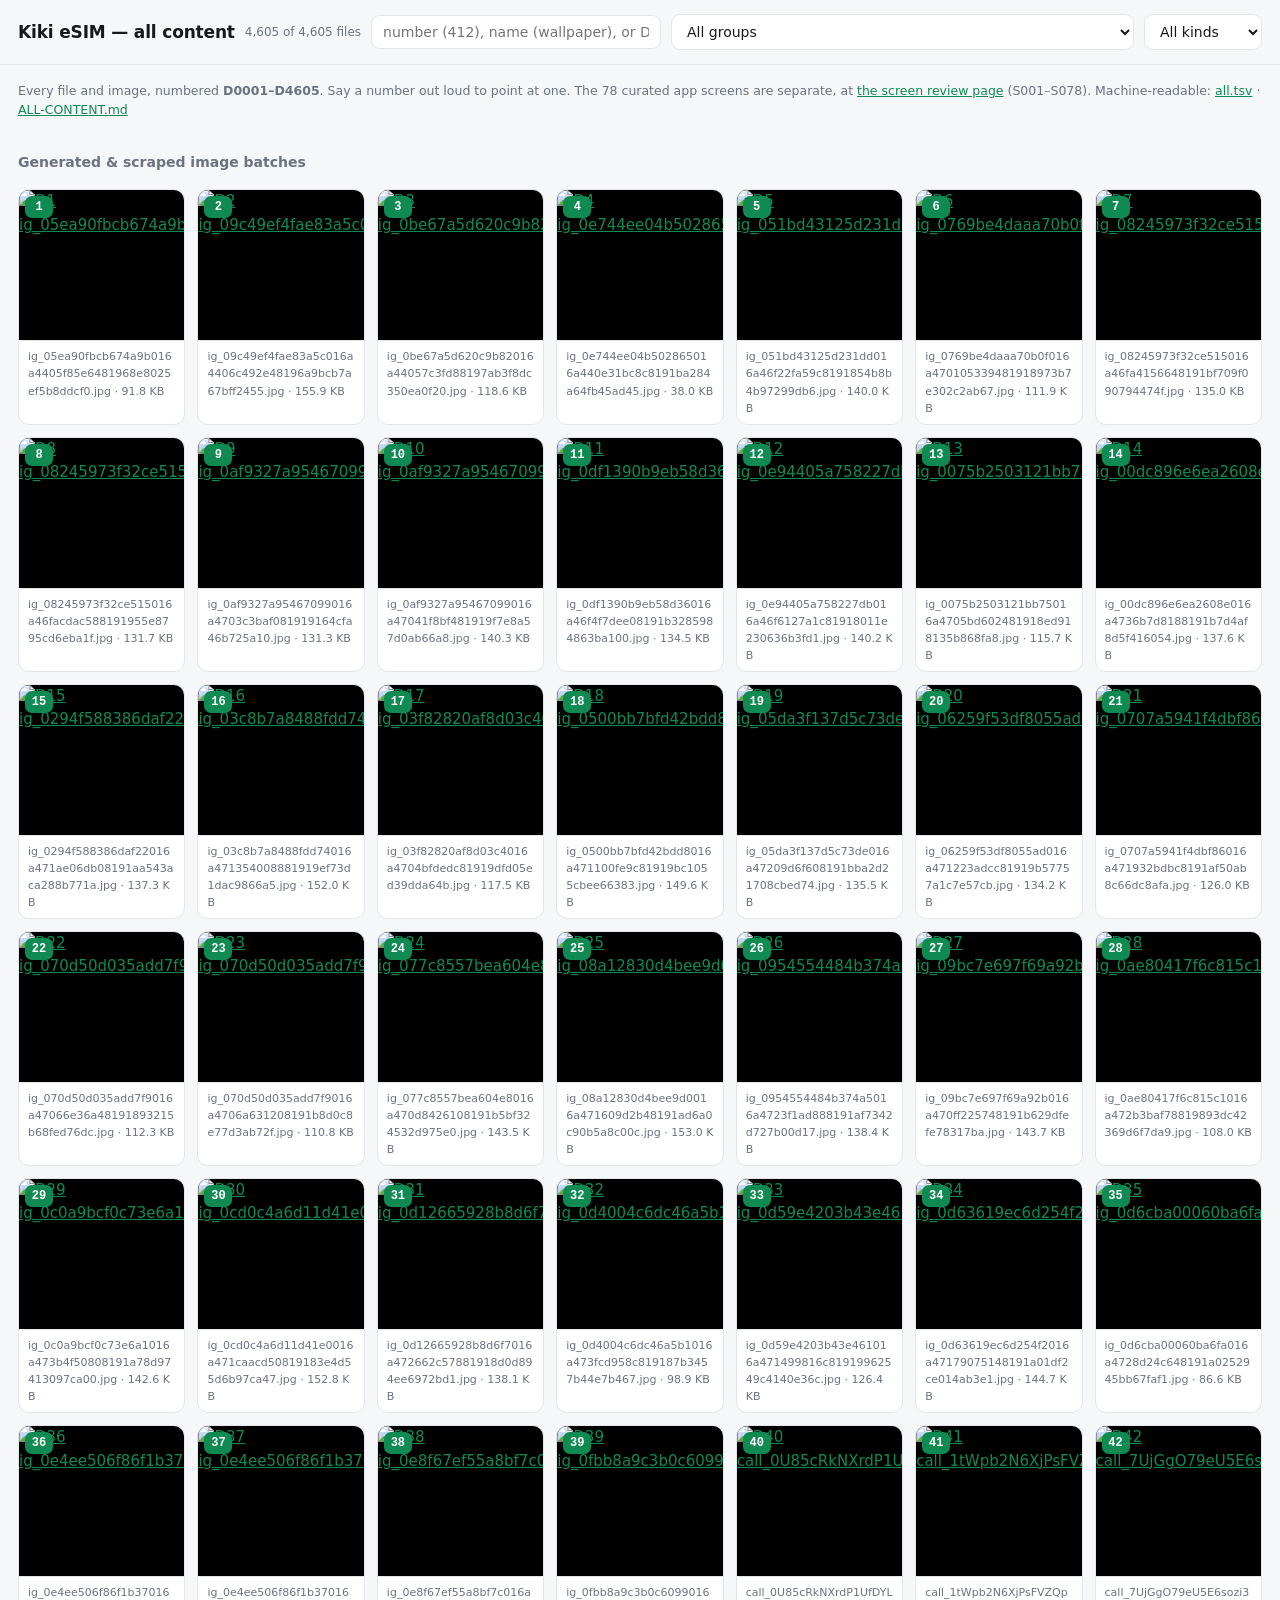
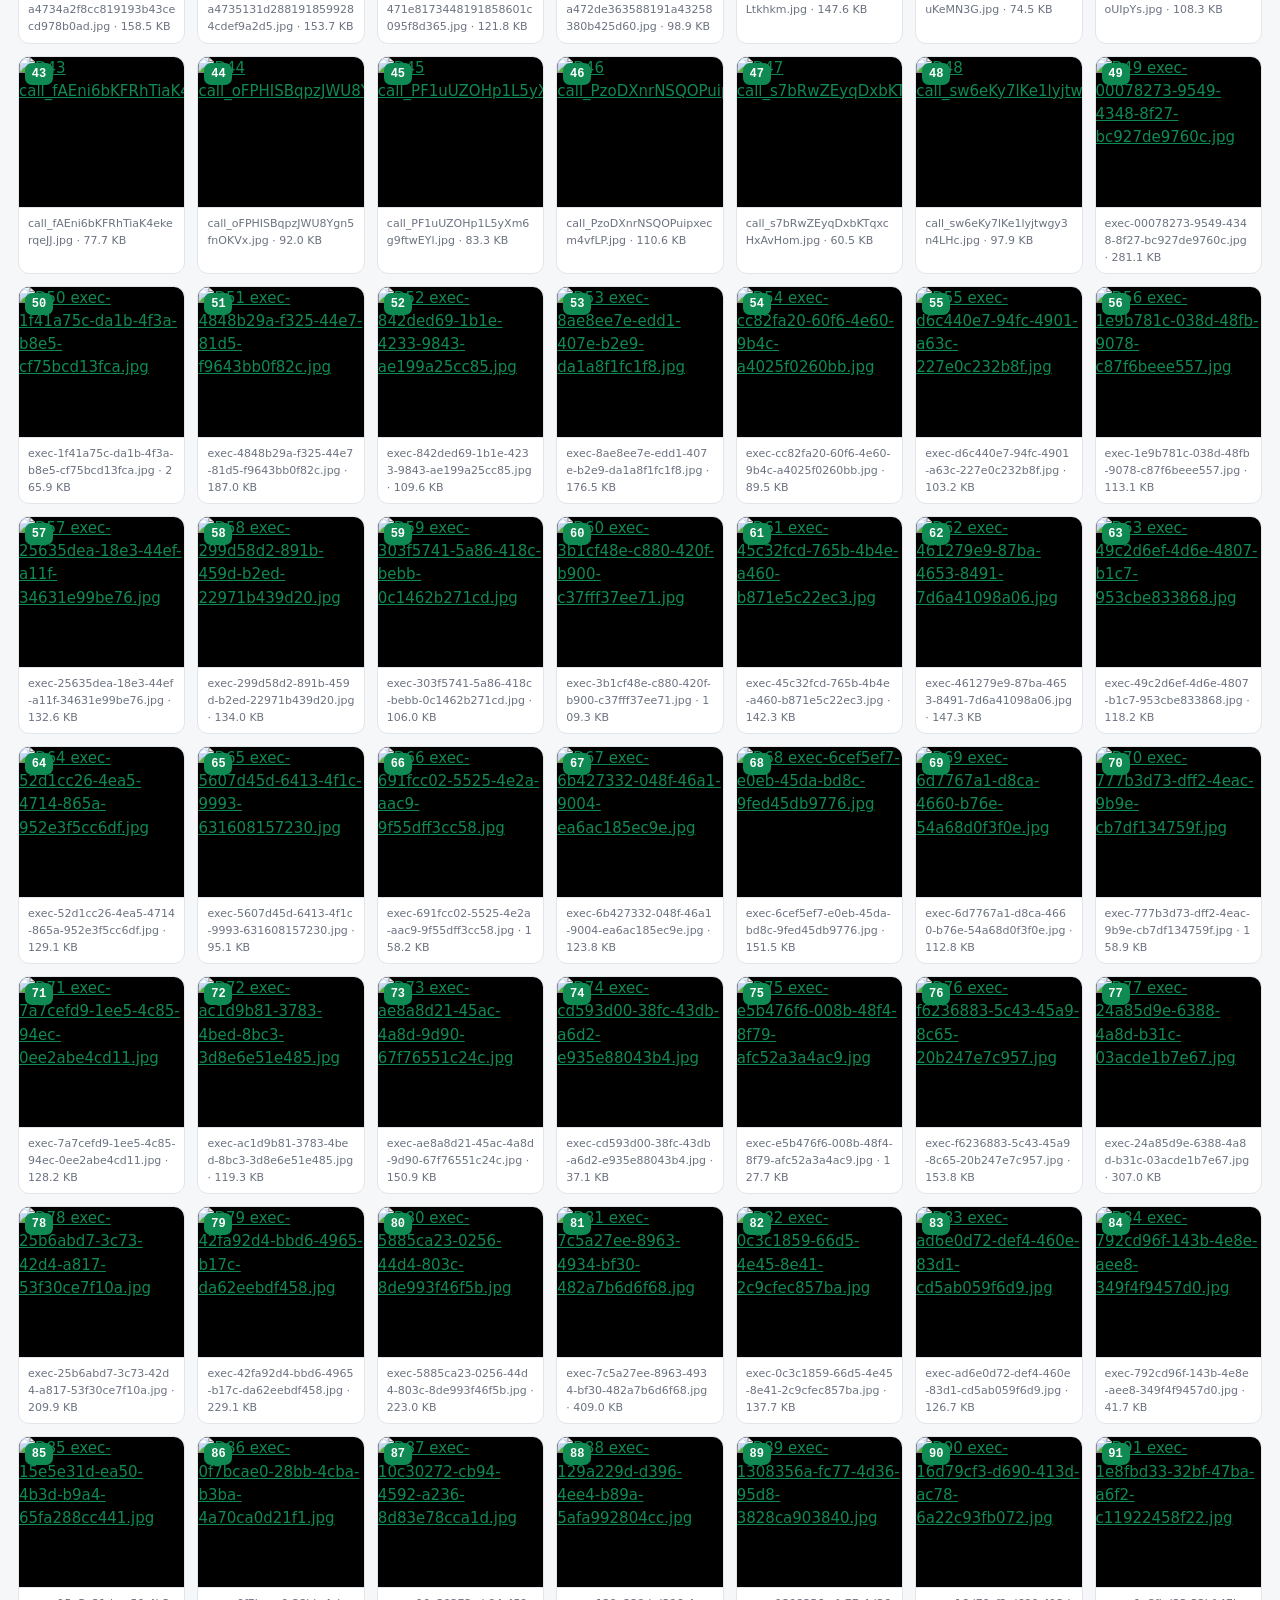
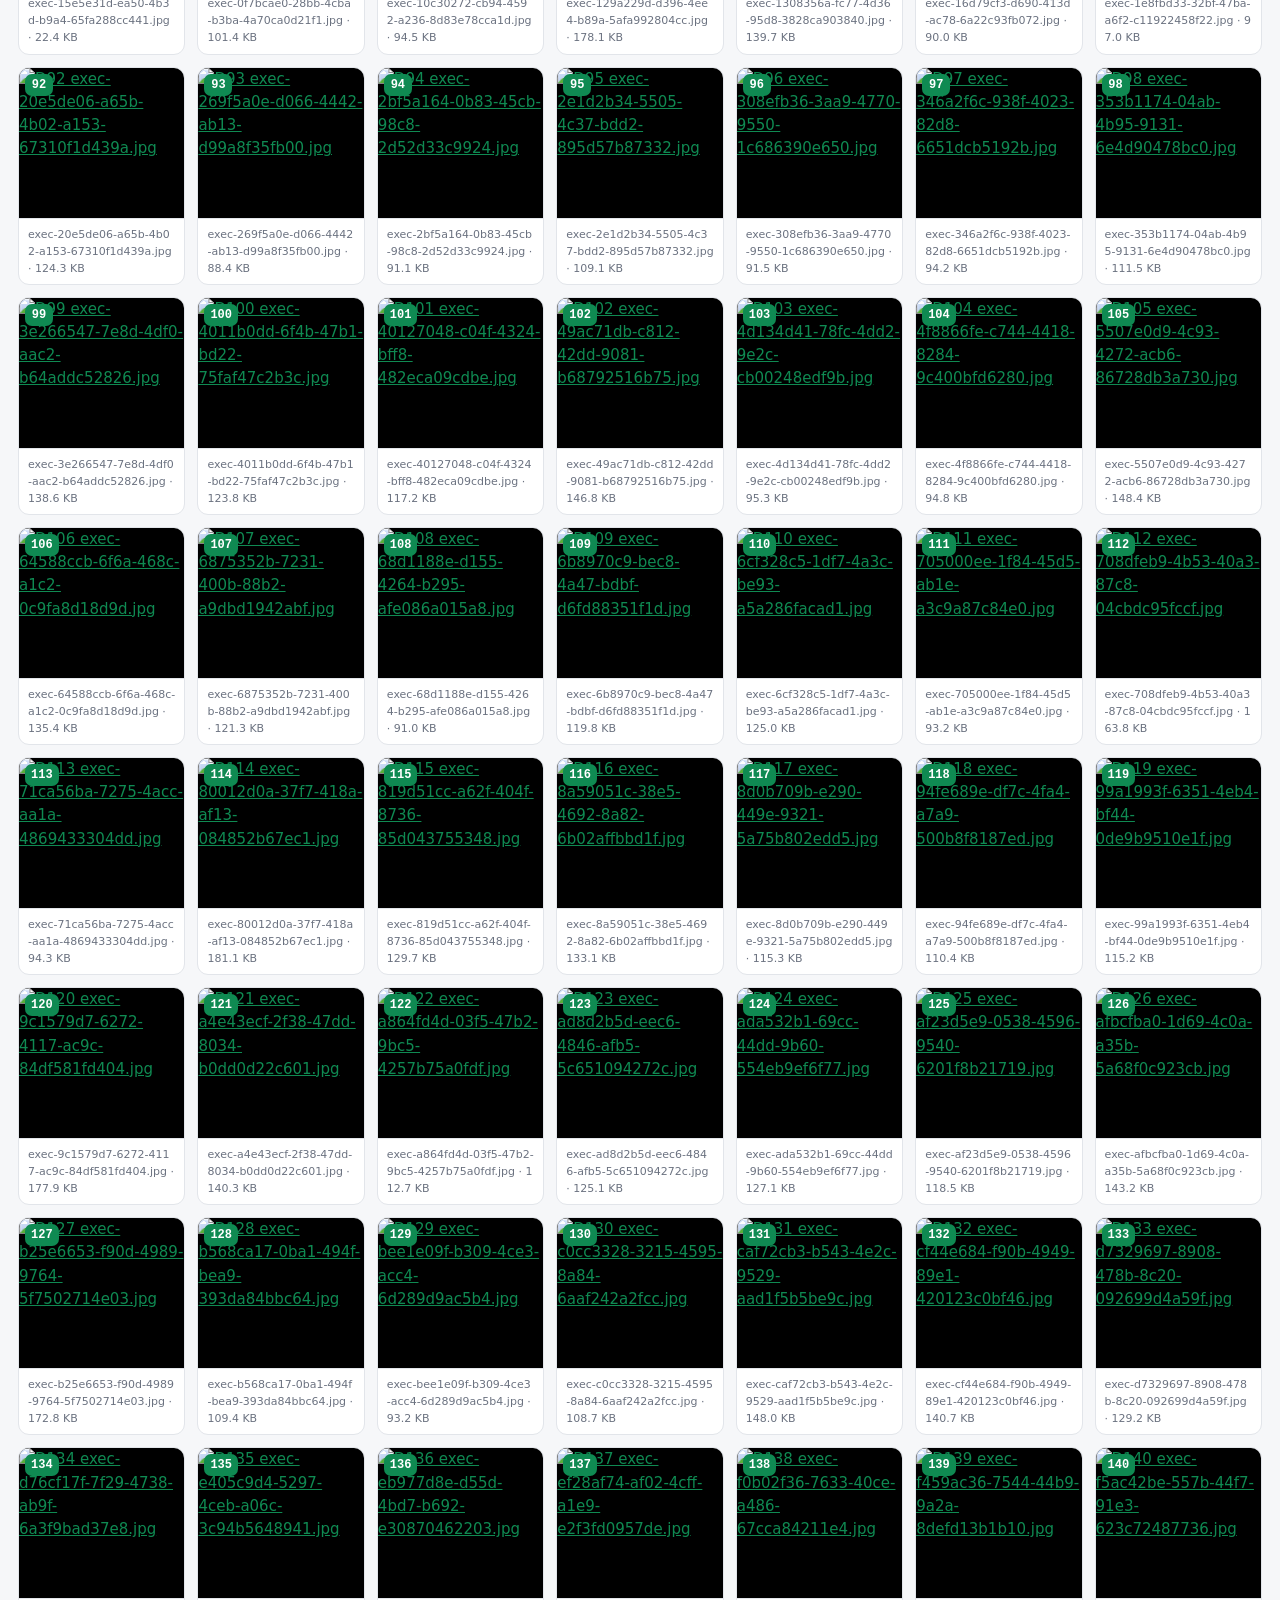
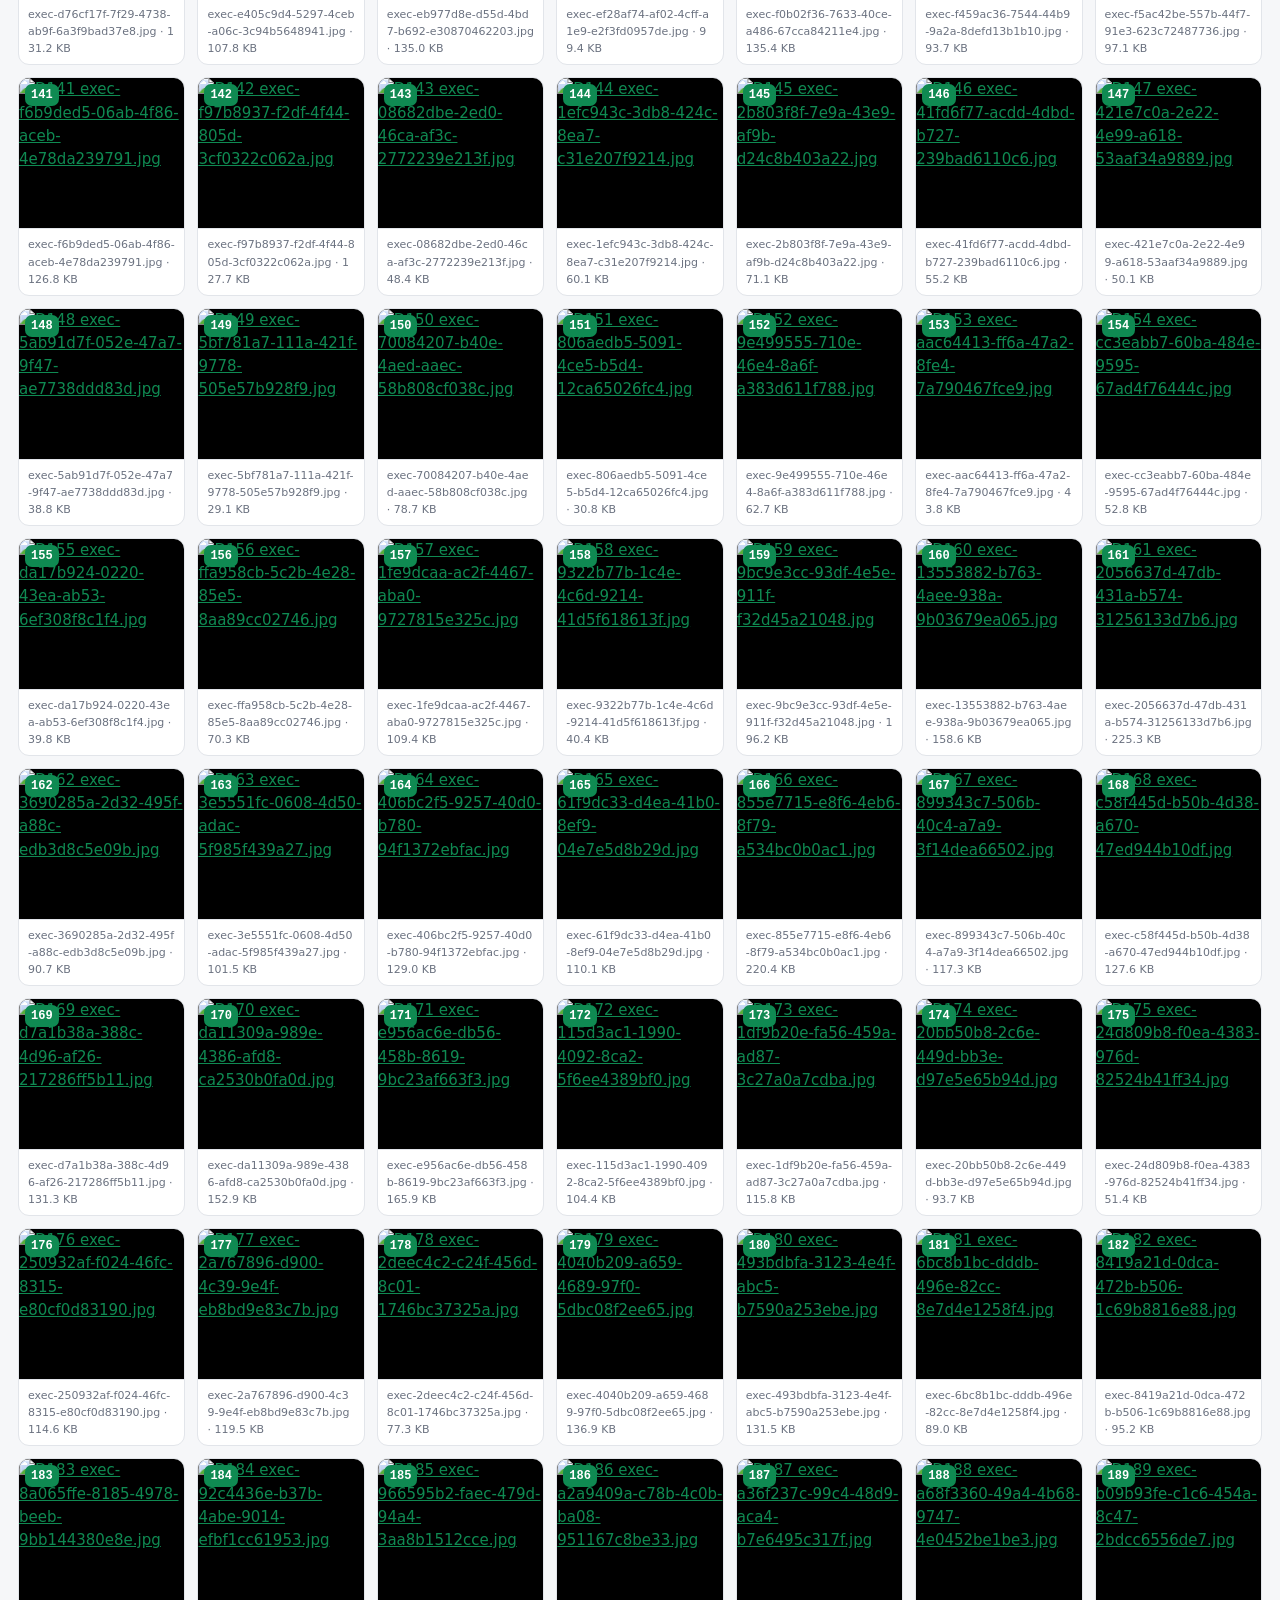
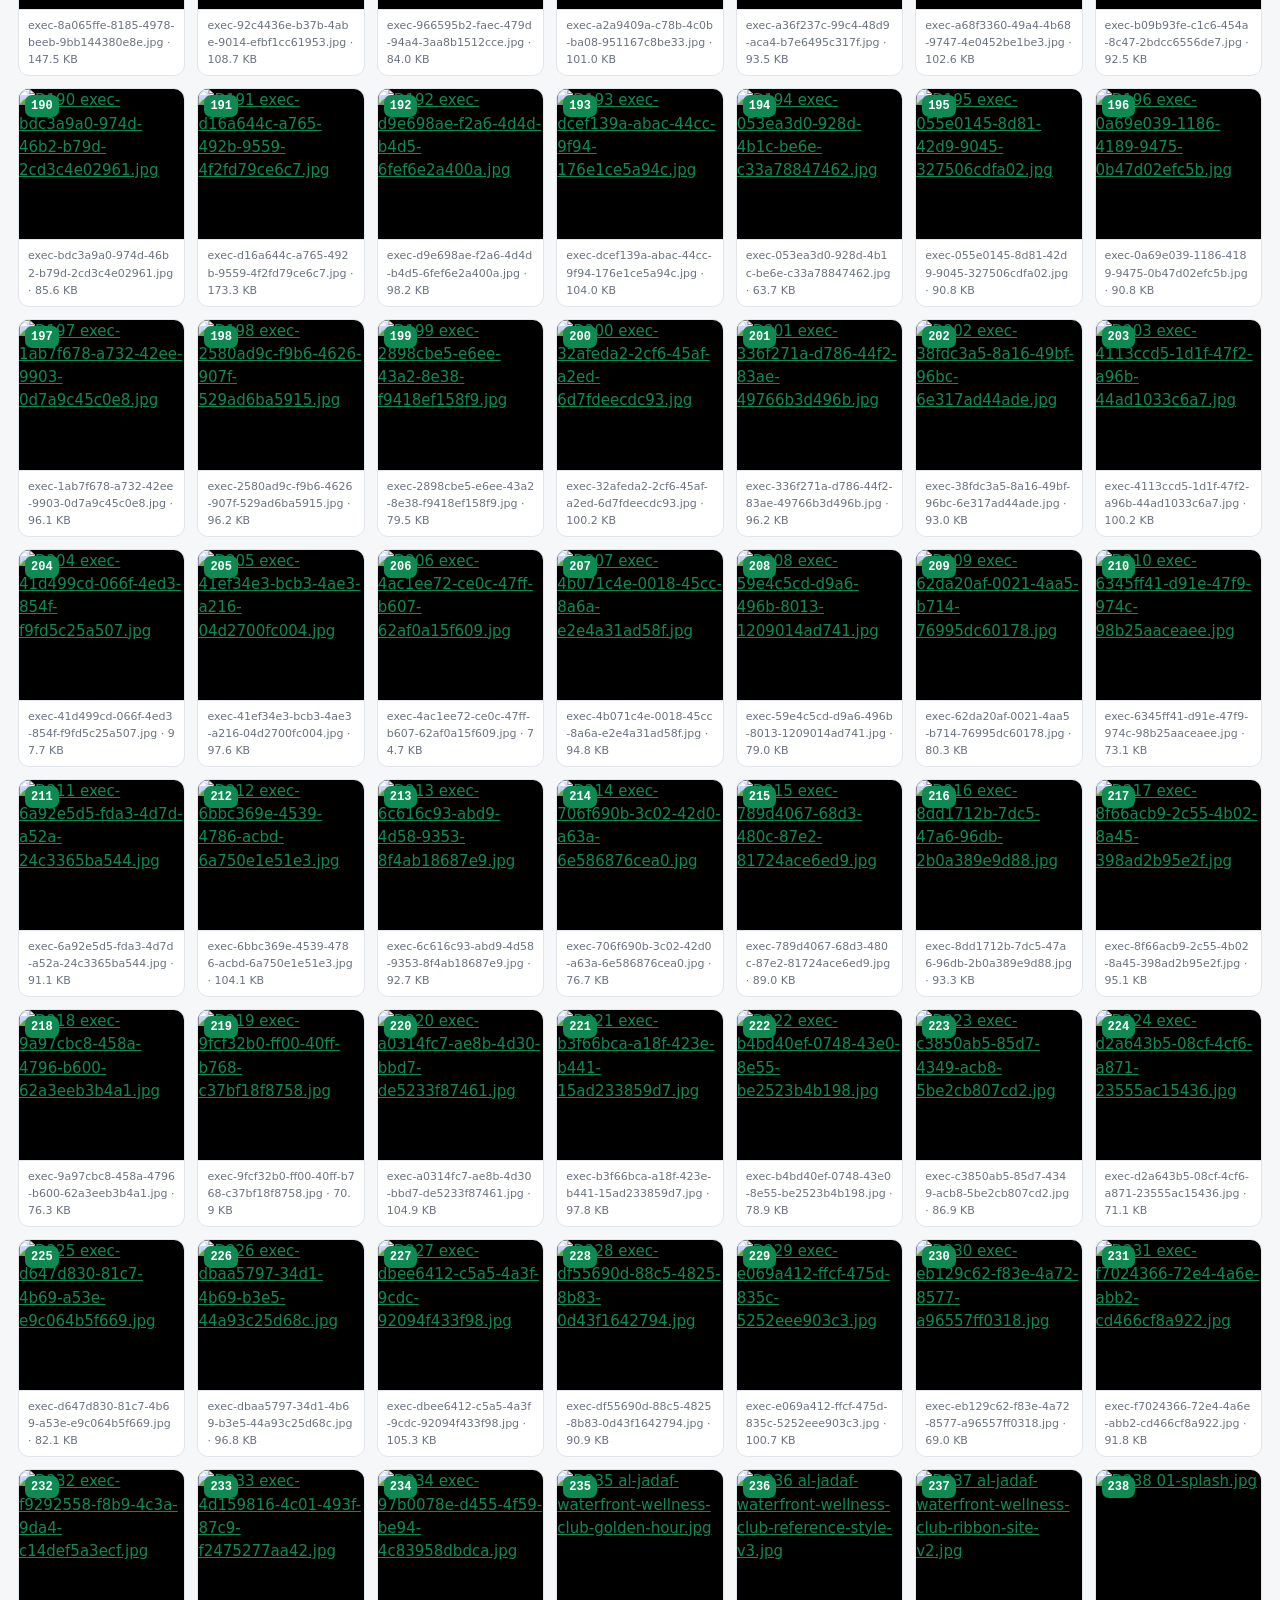
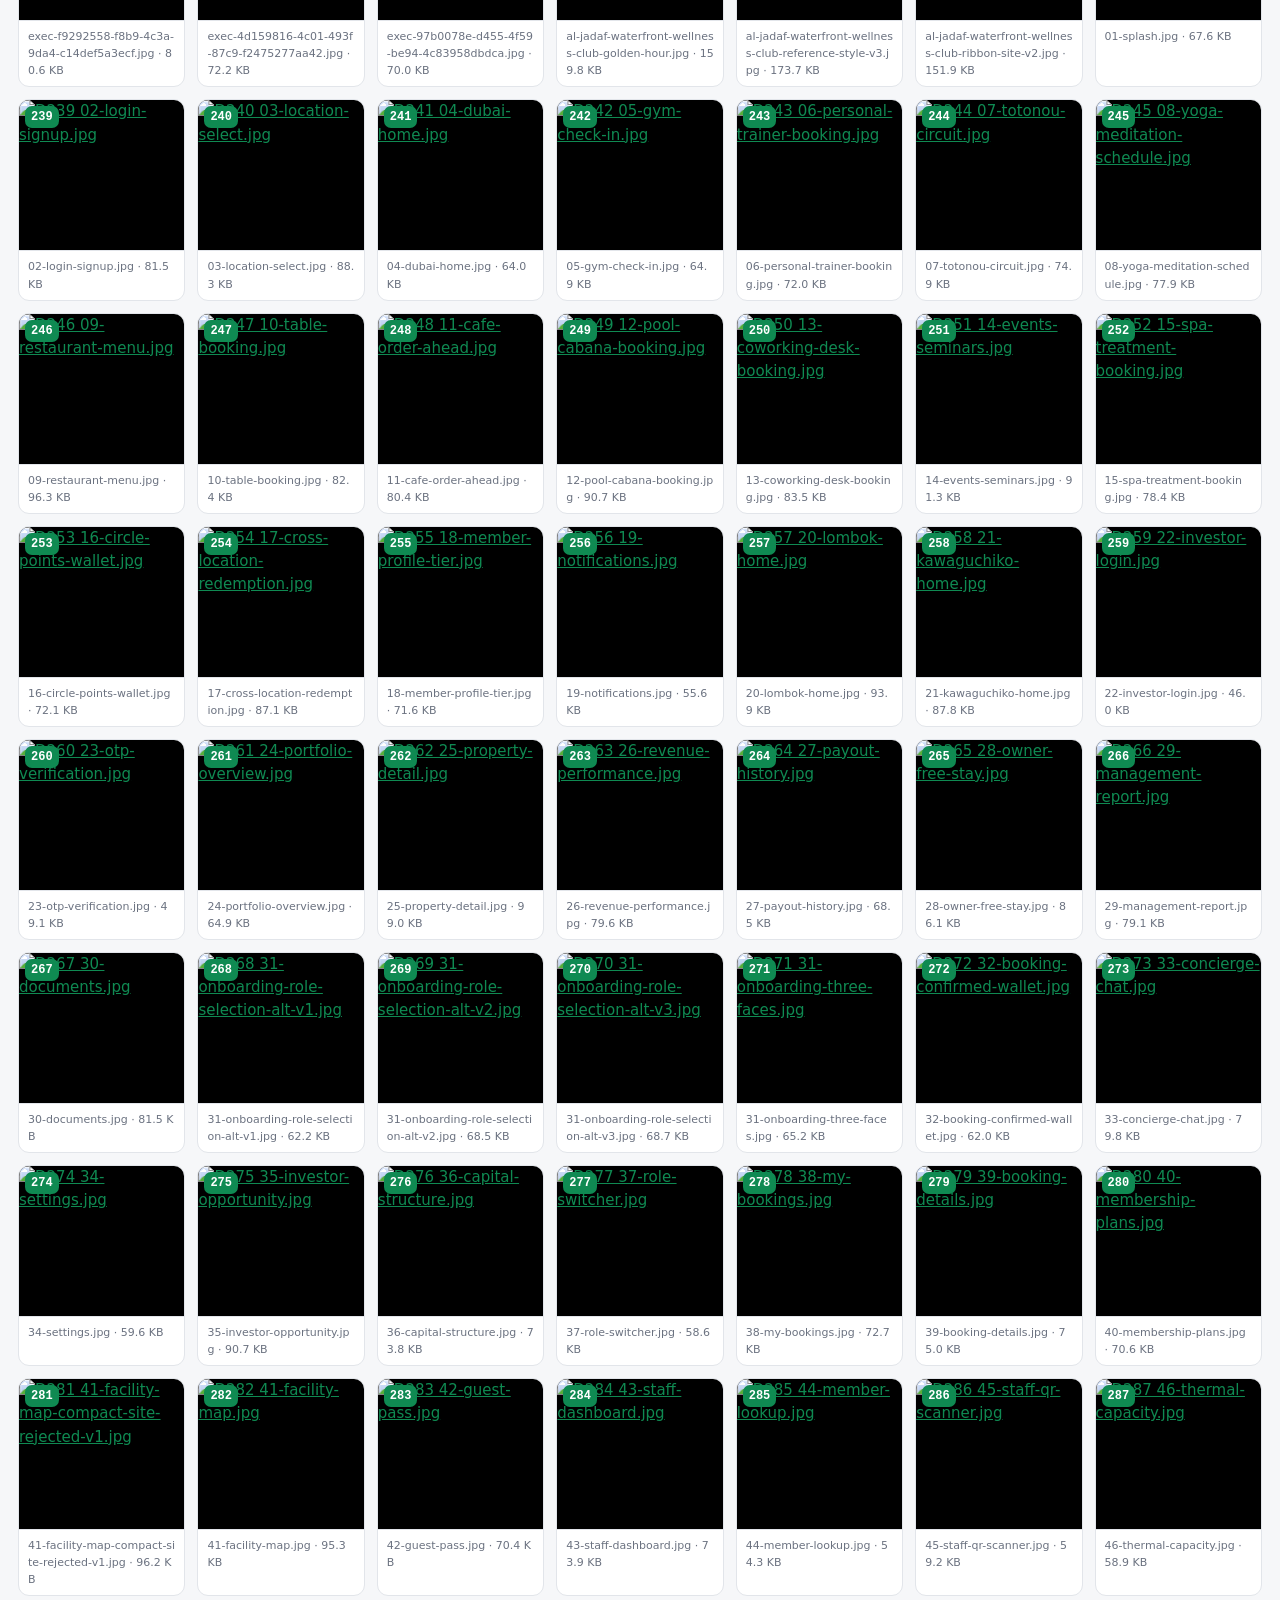
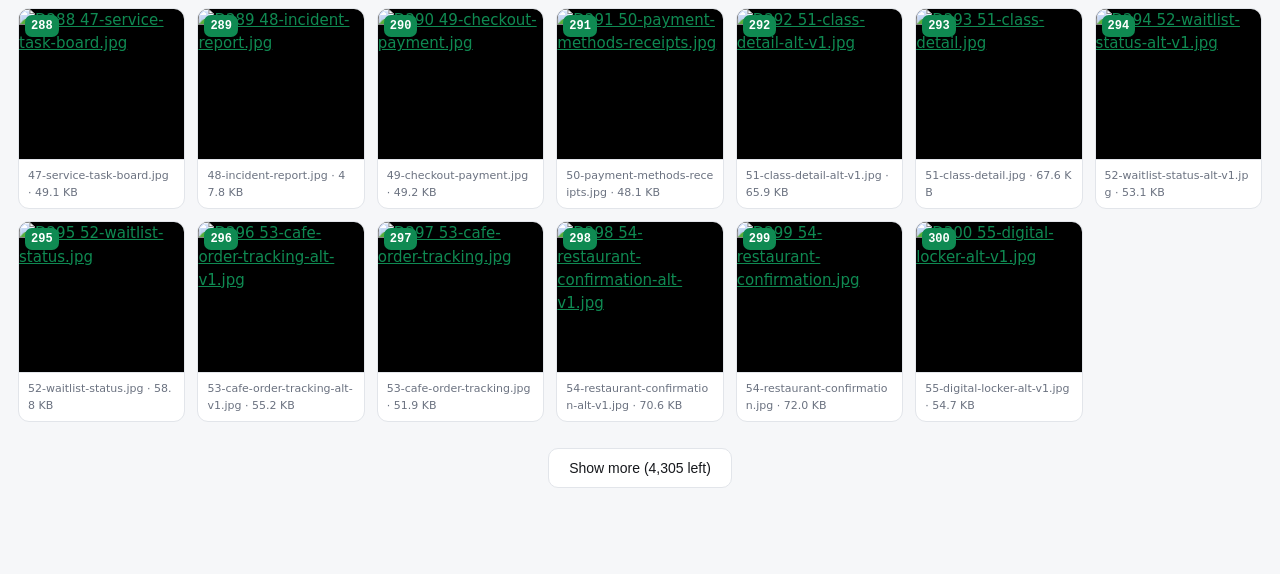
==== all.html @ 5fc7f4e0 "all.html: browsable gallery of every file and image (D0001-D4605), searchable + deep-linkable" ====
<!doctype html>
<html lang="en">
<head>
<meta charset="utf-8">
<meta name="viewport" content="width=device-width,initial-scale=1">
<title>Kiki eSIM — all content</title>
<meta name="description" content="Every file and image: 4,605 numbered items — Emirates illustrations, wallpapers, boarding passes, city assets, widgets, animations, specs and transcripts.">
<link rel="icon" href="data:image/svg+xml,<svg xmlns='http://www.w3.org/2000/svg' viewBox='0 0 100 100'><text y='.9em' font-size='90'>🗂</text></svg>">
<style>
  :root{--bg:#0e0f11;--card:#17191d;--line:#2a2d33;--ink:#e9ecf1;--dim:#8a919c;--accent:#7dd3a0;--badge:#0e0f11}
  @media (prefers-color-scheme:light){
    :root{--bg:#f6f7f9;--card:#fff;--line:#e2e5ea;--ink:#16181c;--dim:#6b7280;--accent:#0f8a52;--badge:#fff}
  }
  *{box-sizing:border-box}
  body{margin:0;background:var(--bg);color:var(--ink);
       font:15px/1.55 -apple-system,BlinkMacSystemFont,"SF Pro Text",Inter,system-ui,sans-serif}
  a{color:var(--accent)}
  header{position:sticky;top:0;z-index:10;background:var(--bg);
         border-bottom:1px solid var(--line);padding:14px 18px}
  .row{display:flex;gap:10px;align-items:center;flex-wrap:wrap;max-width:1500px;margin:0 auto}
  h1{margin:0;font-size:17px;letter-spacing:-.01em;white-space:nowrap}
  .count{color:var(--dim);font-size:12px;white-space:nowrap}
  input,select{background:var(--card);color:var(--ink);border:1px solid var(--line);
               border-radius:9px;padding:8px 11px;font-size:14px;font-family:inherit}
  input{flex:1;min-width:150px}
  main{max-width:1500px;margin:0 auto;padding:16px 18px 60px}
  h2{font-size:14px;margin:26px 0 10px;color:var(--dim);font-weight:600;
     position:sticky;top:58px;background:var(--bg);padding:6px 0;z-index:5}
  .grid{display:grid;gap:12px;grid-template-columns:repeat(auto-fill,minmax(150px,1fr))}
  figure{position:relative;margin:0;background:var(--card);border:1px solid var(--line);
         border-radius:11px;overflow:hidden;scroll-margin-top:110px}
  figure.hit{outline:2px solid var(--accent);outline-offset:1px}
  figure img,figure video{width:100%;height:150px;object-fit:cover;display:block;background:#000}
  .num{position:absolute;top:6px;left:6px;z-index:2;min-width:28px;height:22px;padding:0 6px;
       border-radius:7px;background:var(--accent);color:var(--badge);
       font:700 12px/22px ui-monospace,SFMono-Regular,Menlo,monospace;text-align:center}
  figcaption{padding:7px 9px;font-size:11px;color:var(--dim);word-break:break-all;
             border-top:1px solid var(--line)}
  .doc{display:flex;align-items:center;justify-content:center;height:150px;
       font:600 12px ui-monospace,Menlo,monospace;color:var(--accent);text-align:center;padding:10px}
  .note{margin:0 auto 6px;max-width:1500px;color:var(--dim);font-size:12.5px}
  #more{display:block;margin:26px auto;padding:11px 20px;background:var(--card);
        color:var(--ink);border:1px solid var(--line);border-radius:10px;font-size:14px;cursor:pointer}
  #empty{color:var(--dim);padding:30px 0}
</style>
</head>
<body>

<header>
  <div class="row">
    <h1>Kiki eSIM — all content</h1>
    <span class="count" id="count">loading…</span>
    <input id="q" placeholder="number (412), name (wallpaper), or D0412" autocomplete="off">
    <select id="grp"><option value="">All groups</option></select>
    <select id="kind"><option value="">All kinds</option></select>
  </div>
</header>

<main>
  <p class="note">
    Every file and image, numbered <strong>D0001–D4605</strong>. Say a number out loud to point at one.
    The 78 curated app screens are separate, at <a href="./">the screen review page</a> (S001–S078).
    Machine-readable: <a href="catalog/all.tsv">all.tsv</a> · <a href="ALL-CONTENT.md">ALL-CONTENT.md</a>
  </p>
  <div id="out"></div>
  <p id="empty" hidden>Nothing matches that.</p>
  <button id="more" hidden>Show more</button>
</main>

<script>
const PAGE = 300;
let DATA = null, view = [], shown = 0;

const el = (id) => document.getElementById(id);
const IMG = new Set(['image']), VID = new Set(['video']);

fetch('catalog/all.json').then(r => r.json()).then(d => {
  DATA = d;
  d.groups.forEach((g, i) => {
    const o = document.createElement('option');
    o.value = i; o.textContent = g;
    el('grp').appendChild(o);
  });
  d.kinds.forEach((k, i) => {
    const o = document.createElement('option');
    o.value = i; o.textContent = k;
    el('kind').appendChild(o);
  });
  apply();
  if (location.hash) jump(location.hash);
}).catch(e => { el('count').textContent = 'failed to load catalog'; });

function apply() {
  const q = el('q').value.trim().toLowerCase().replace(/^d0*/, '');
  const g = el('grp').value, k = el('kind').value;
  const n = q && /^\d+$/.test(q) ? parseInt(q, 10) : null;

  view = DATA.items.filter(it => {
    if (g !== '' && it[2] != g) return false;
    if (k !== '' && it[1] != k) return false;
    if (!q) return true;
    if (n !== null && it[0] === n) return true;
    return it[4].toLowerCase().includes(q) || it[3].toLowerCase().includes(q);
  });

  el('count').textContent = view.length.toLocaleString() + ' of ' +
    DATA.items.length.toLocaleString() + ' files';
  el('out').innerHTML = '';
  shown = 0;
  el('empty').hidden = view.length > 0;
  render();
}

function render() {
  const slice = view.slice(shown, shown + PAGE);
  let curGroup = shown > 0 ? lastGroup : null, grid = null;
  const frag = document.createDocumentFragment();

  slice.forEach(it => {
    const gname = DATA.groups[it[2]];
    if (gname !== curGroup) {
      const h = document.createElement('h2');
      h.textContent = gname;
      frag.appendChild(h);
      grid = document.createElement('div');
      grid.className = 'grid';
      frag.appendChild(grid);
      curGroup = gname;
    }
    if (!grid) {
      grid = document.createElement('div');
      grid.className = 'grid';
      frag.appendChild(grid);
    }
    grid.appendChild(cardFor(it));
  });

  lastGroup = curGroup;
  el('out').appendChild(frag);
  shown += slice.length;
  el('more').hidden = shown >= view.length;
  el('more').textContent = 'Show more (' + (view.length - shown).toLocaleString() + ' left)';
}
let lastGroup = null;

function cardFor(it) {
  const [n, ki, gi, path, name, size] = it;
  const kind = DATA.kinds[ki];
  const url = DATA.base + path;

  const fig = document.createElement('figure');
  fig.id = 'D' + String(n).padStart(4, '0');

  const badge = document.createElement('span');
  badge.className = 'num';
  badge.textContent = n;
  fig.appendChild(badge);

  if (IMG.has(kind)) {
    const a = document.createElement('a');
    a.href = url; a.target = '_blank';
    const img = document.createElement('img');
    img.loading = 'lazy'; img.src = url; img.alt = 'D' + n + ' ' + name;
    a.appendChild(img);
    fig.appendChild(a);
  } else if (VID.has(kind)) {
    const v = document.createElement('video');
    v.controls = true; v.preload = 'metadata'; v.src = url;
    fig.appendChild(v);
  } else {
    const a = document.createElement('a');
    a.className = 'doc'; a.href = url; a.target = '_blank';
    a.textContent = kind.toUpperCase() + ' — open';
    fig.appendChild(a);
  }

  const cap = document.createElement('figcaption');
  cap.textContent = name + ' · ' + size;
  fig.appendChild(cap);
  return fig;
}

function jump(hash) {
  const id = hash.replace('#', '').toUpperCase();
  const n = parseInt(id.replace(/^D0*/, ''), 10);
  if (!n) return;
  el('q').value = 'D' + String(n).padStart(4, '0');
  apply();
  const t = document.getElementById('D' + String(n).padStart(4, '0'));
  if (t) { t.classList.add('hit'); t.scrollIntoView({ block: 'center' }); }
}

el('q').addEventListener('input', apply);
el('grp').addEventListener('change', apply);
el('kind').addEventListener('change', apply);
el('more').addEventListener('click', render);
window.addEventListener('hashchange', () => jump(location.hash));
</script>
</body>
</html>
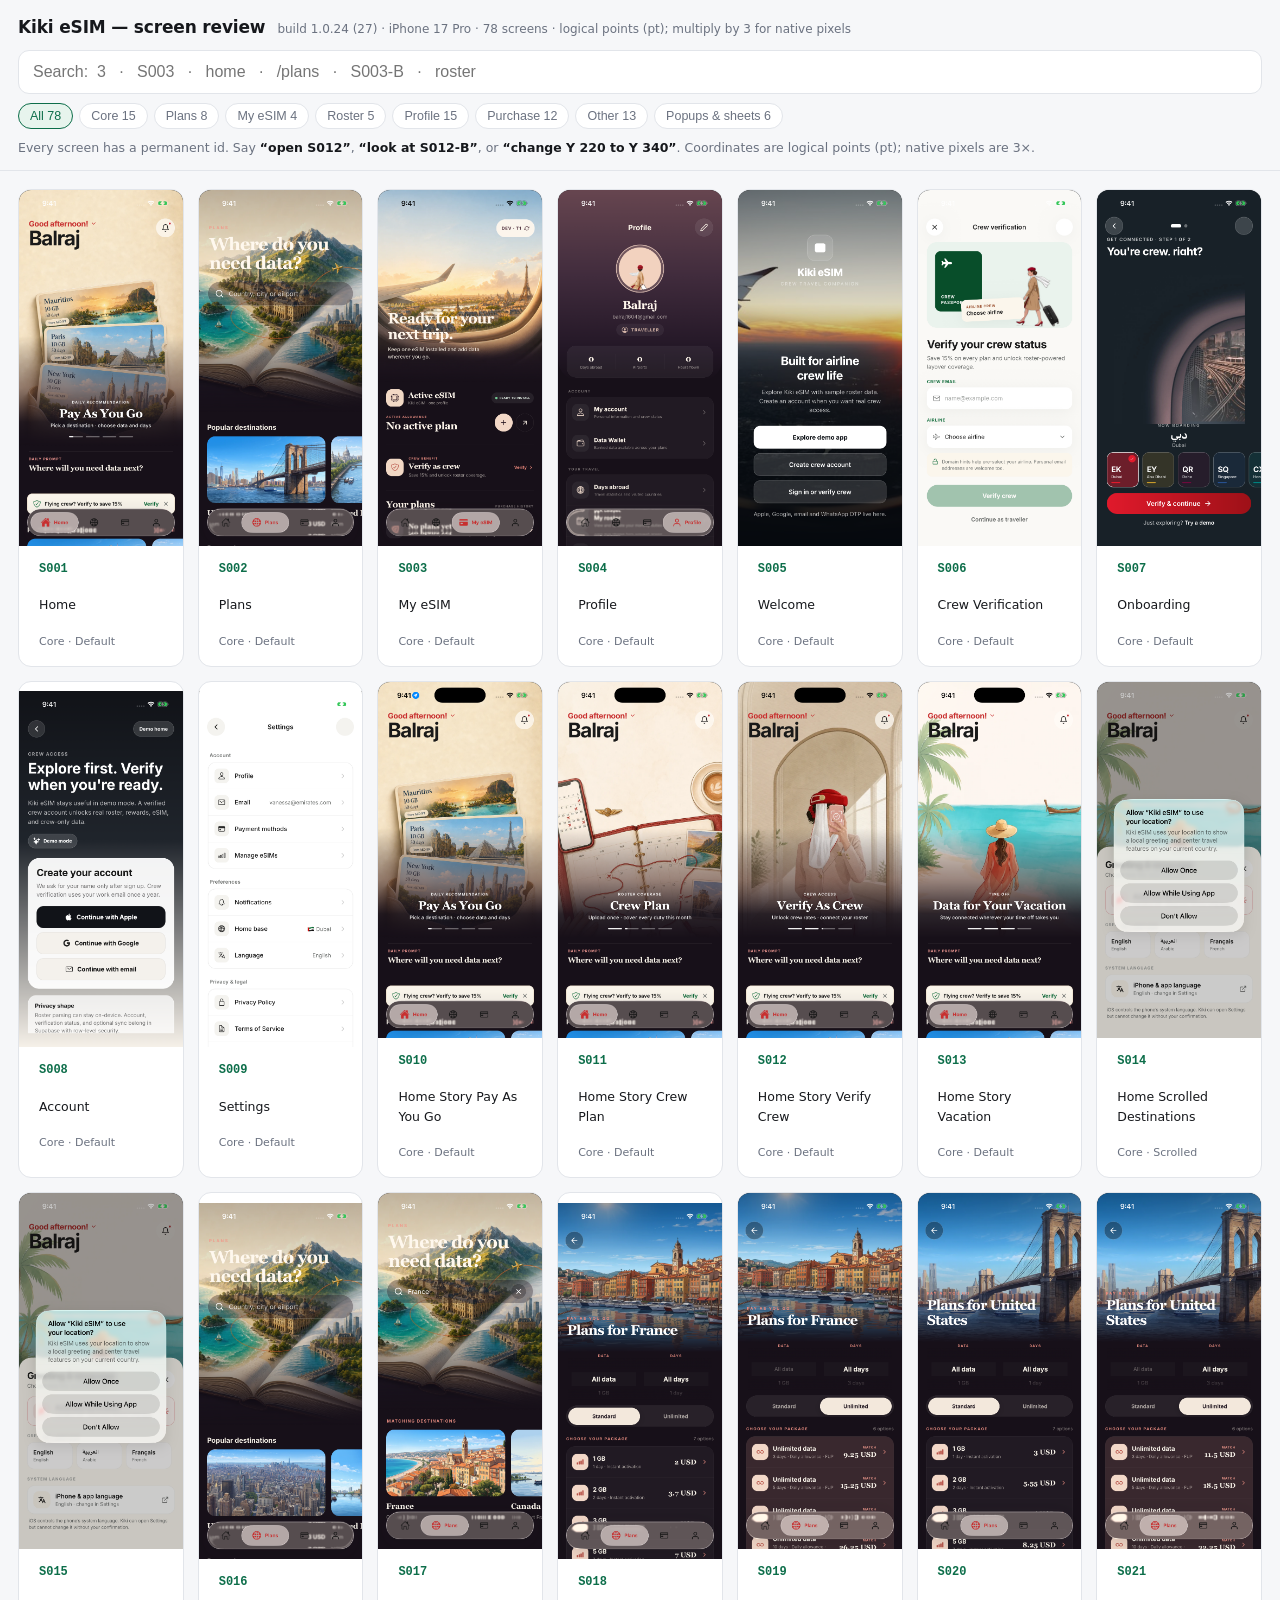
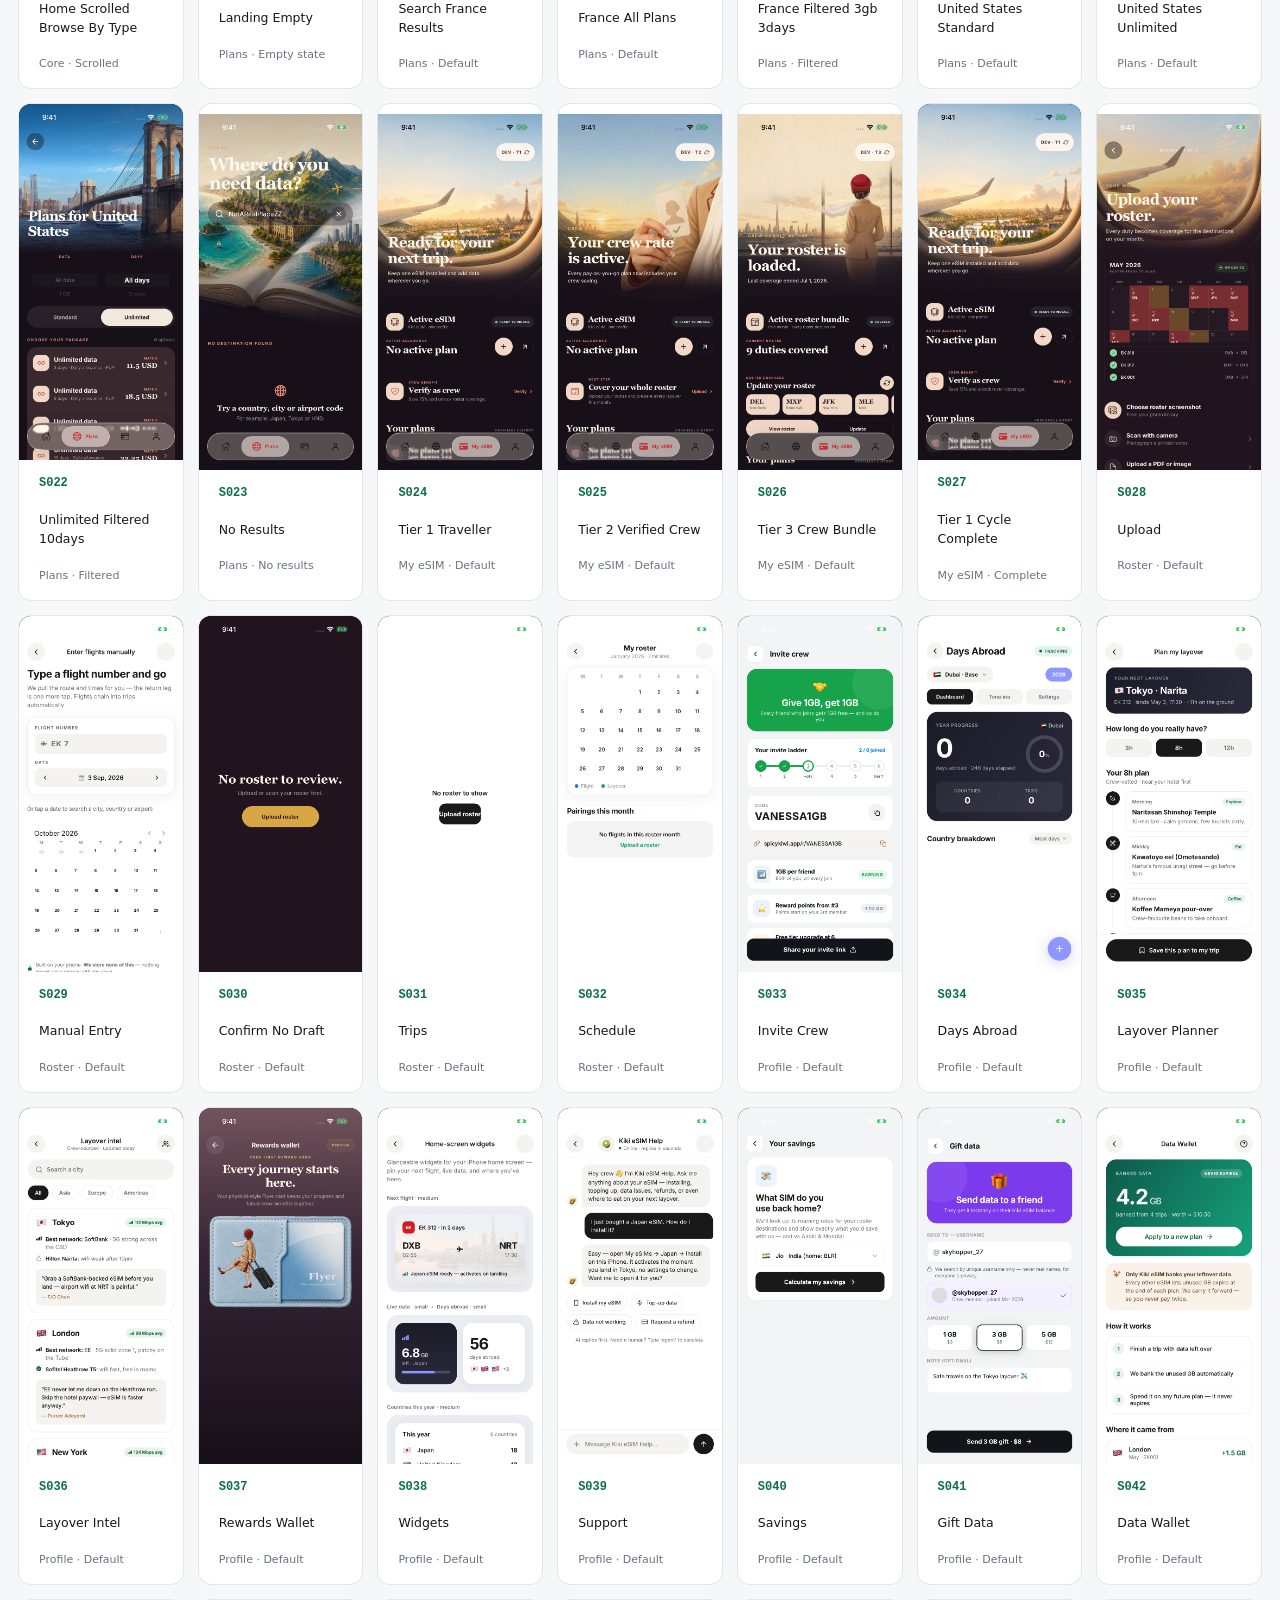
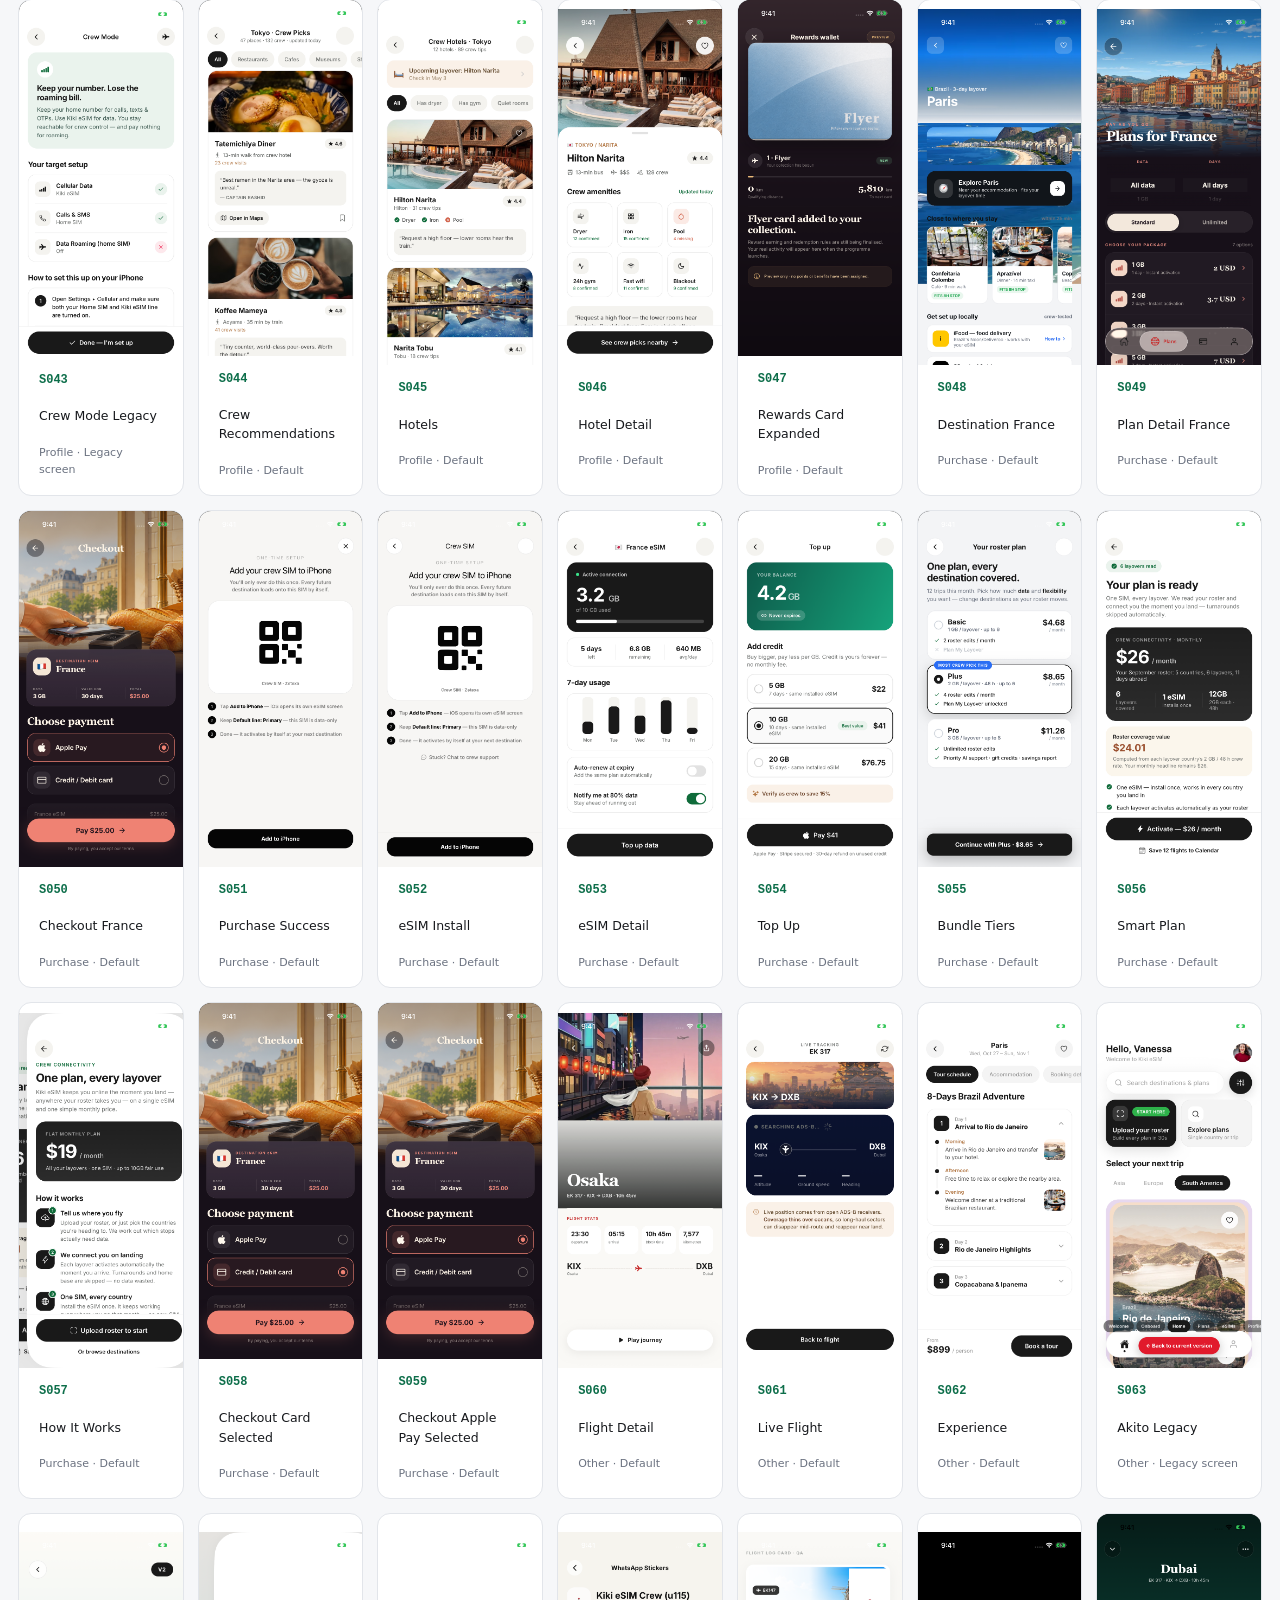
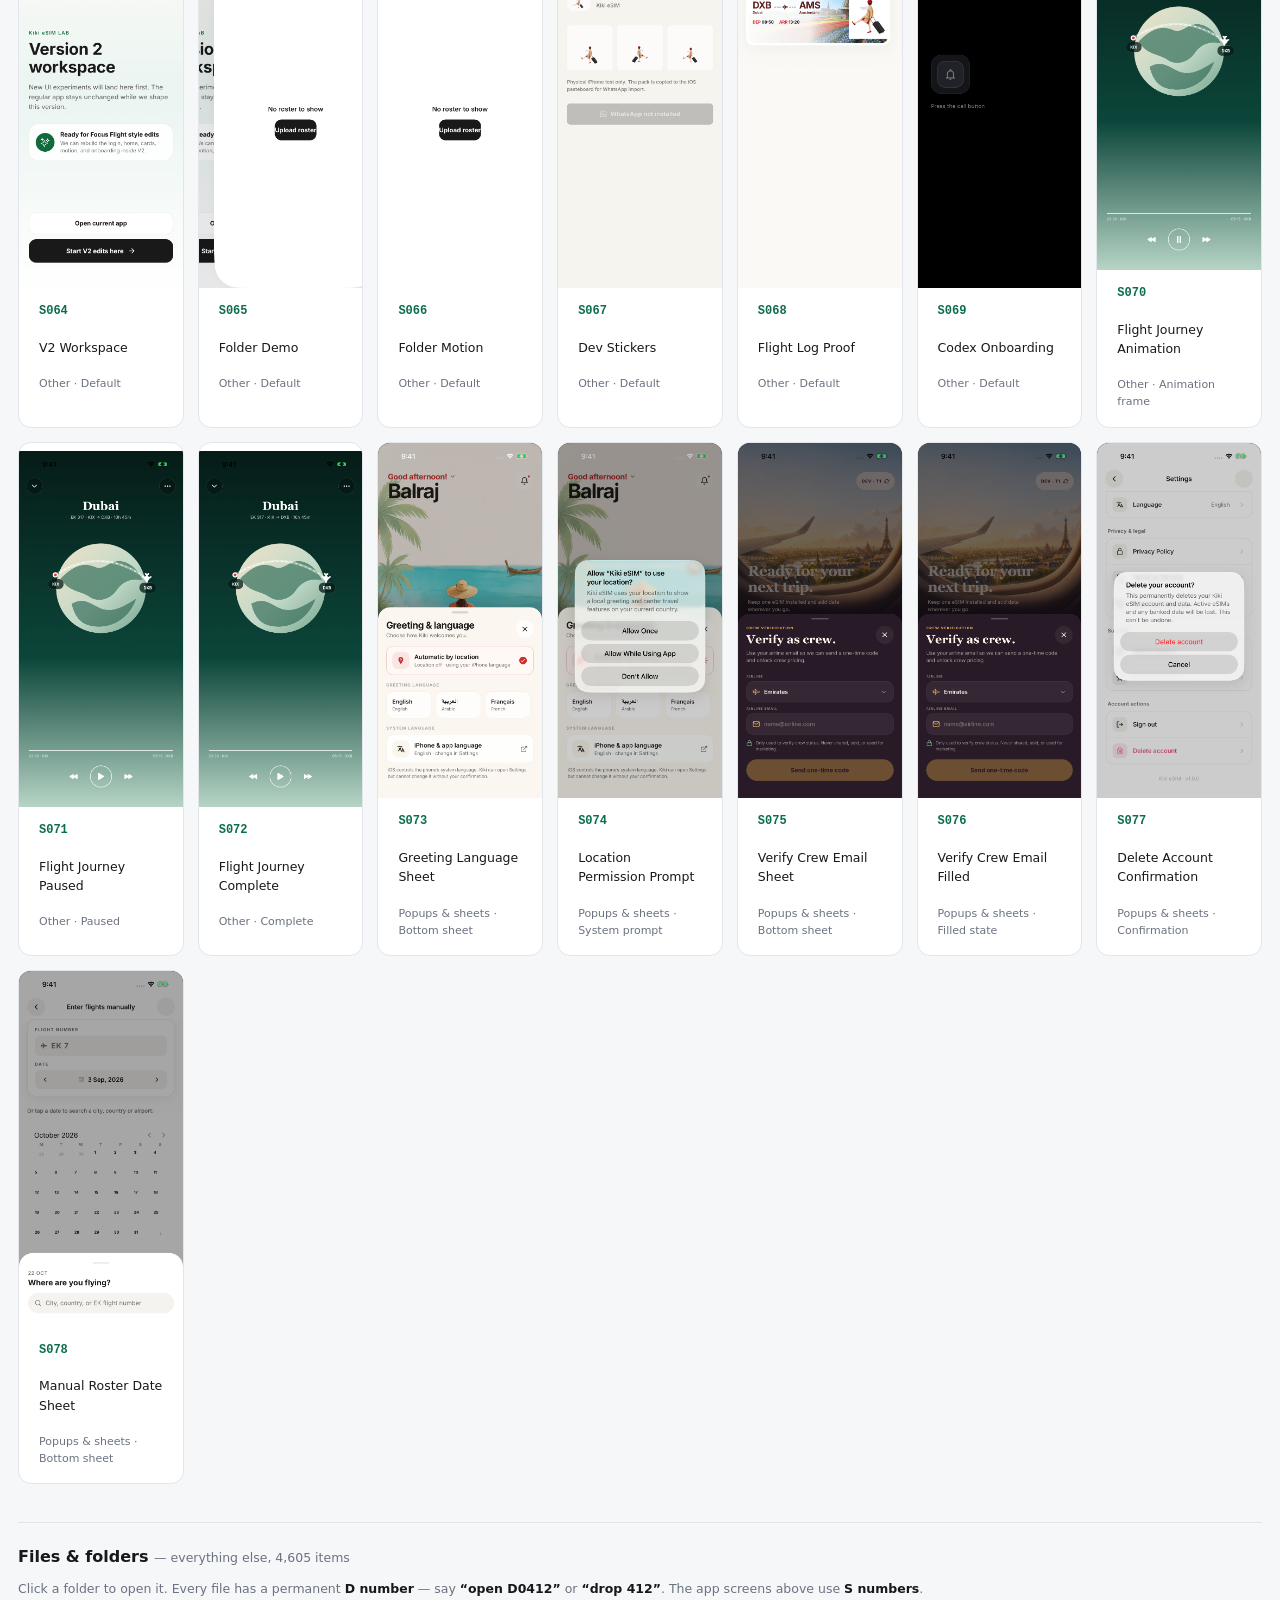
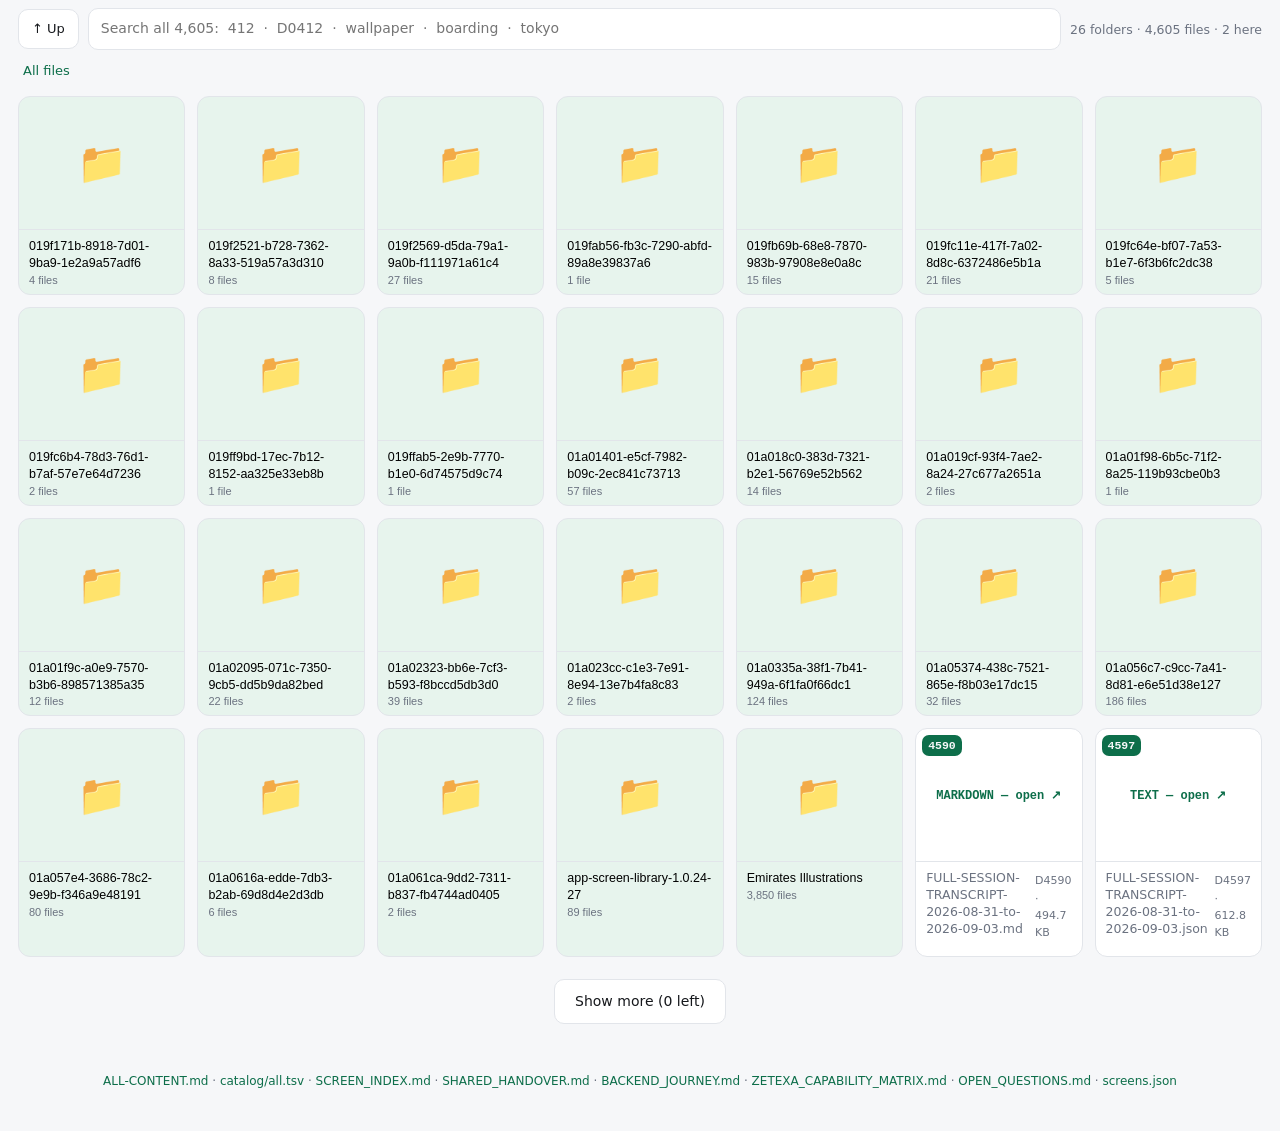
==== commit 77366944: "files: browse every dropped file as folders on the main page; all.html now redirects" ====
--- a/all.html
+++ b/all.html
@@ -2,199 +2,26 @@
 <html lang="en">
 <head>
 <meta charset="utf-8">
-<meta name="viewport" content="width=device-width,initial-scale=1">
-<title>Kiki eSIM — all content</title>
-<meta name="description" content="Every file and image: 4,605 numbered items — Emirates illustrations, wallpapers, boarding passes, city assets, widgets, animations, specs and transcripts.">
-<link rel="icon" href="data:image/svg+xml,<svg xmlns='http://www.w3.org/2000/svg' viewBox='0 0 100 100'><text y='.9em' font-size='90'>🗂</text></svg>">
+<title>Moved — Kiki eSIM</title>
+<meta name="robots" content="noindex">
+<link rel="canonical" href="https://balraj1604.github.io/kiki-esim-screens/">
+<script>
+  // Every file now lives on the main page under "Files & folders".
+  // Preserve a #D0412 or #/folder deep link when forwarding.
+  location.replace('./' + (location.hash || '#/'));
+</script>
 <style>
-  :root{--bg:#0e0f11;--card:#17191d;--line:#2a2d33;--ink:#e9ecf1;--dim:#8a919c;--accent:#7dd3a0;--badge:#0e0f11}
-  @media (prefers-color-scheme:light){
-    :root{--bg:#f6f7f9;--card:#fff;--line:#e2e5ea;--ink:#16181c;--dim:#6b7280;--accent:#0f8a52;--badge:#fff}
-  }
-  *{box-sizing:border-box}
-  body{margin:0;background:var(--bg);color:var(--ink);
-       font:15px/1.55 -apple-system,BlinkMacSystemFont,"SF Pro Text",Inter,system-ui,sans-serif}
-  a{color:var(--accent)}
-  header{position:sticky;top:0;z-index:10;background:var(--bg);
-         border-bottom:1px solid var(--line);padding:14px 18px}
-  .row{display:flex;gap:10px;align-items:center;flex-wrap:wrap;max-width:1500px;margin:0 auto}
-  h1{margin:0;font-size:17px;letter-spacing:-.01em;white-space:nowrap}
-  .count{color:var(--dim);font-size:12px;white-space:nowrap}
-  input,select{background:var(--card);color:var(--ink);border:1px solid var(--line);
-               border-radius:9px;padding:8px 11px;font-size:14px;font-family:inherit}
-  input{flex:1;min-width:150px}
-  main{max-width:1500px;margin:0 auto;padding:16px 18px 60px}
-  h2{font-size:14px;margin:26px 0 10px;color:var(--dim);font-weight:600;
-     position:sticky;top:58px;background:var(--bg);padding:6px 0;z-index:5}
-  .grid{display:grid;gap:12px;grid-template-columns:repeat(auto-fill,minmax(150px,1fr))}
-  figure{position:relative;margin:0;background:var(--card);border:1px solid var(--line);
-         border-radius:11px;overflow:hidden;scroll-margin-top:110px}
-  figure.hit{outline:2px solid var(--accent);outline-offset:1px}
-  figure img,figure video{width:100%;height:150px;object-fit:cover;display:block;background:#000}
-  .num{position:absolute;top:6px;left:6px;z-index:2;min-width:28px;height:22px;padding:0 6px;
-       border-radius:7px;background:var(--accent);color:var(--badge);
-       font:700 12px/22px ui-monospace,SFMono-Regular,Menlo,monospace;text-align:center}
-  figcaption{padding:7px 9px;font-size:11px;color:var(--dim);word-break:break-all;
-             border-top:1px solid var(--line)}
-  .doc{display:flex;align-items:center;justify-content:center;height:150px;
-       font:600 12px ui-monospace,Menlo,monospace;color:var(--accent);text-align:center;padding:10px}
-  .note{margin:0 auto 6px;max-width:1500px;color:var(--dim);font-size:12.5px}
-  #more{display:block;margin:26px auto;padding:11px 20px;background:var(--card);
-        color:var(--ink);border:1px solid var(--line);border-radius:10px;font-size:14px;cursor:pointer}
-  #empty{color:var(--dim);padding:30px 0}
+  body{margin:0;min-height:100vh;display:grid;place-items:center;background:#0e0f11;color:#e9ecf1;
+       font:15px/1.6 -apple-system,BlinkMacSystemFont,system-ui,sans-serif;text-align:center;padding:24px}
+  @media (prefers-color-scheme:light){body{background:#f6f7f9;color:#16181c}}
+  a{color:#0f8a52}
+  @media (prefers-color-scheme:dark){a{color:#7dd3a0}}
 </style>
 </head>
 <body>
-
-<header>
-  <div class="row">
-    <h1>Kiki eSIM — all content</h1>
-    <span class="count" id="count">loading…</span>
-    <input id="q" placeholder="number (412), name (wallpaper), or D0412" autocomplete="off">
-    <select id="grp"><option value="">All groups</option></select>
-    <select id="kind"><option value="">All kinds</option></select>
-  </div>
-</header>
-
-<main>
-  <p class="note">
-    Every file and image, numbered <strong>D0001–D4605</strong>. Say a number out loud to point at one.
-    The 78 curated app screens are separate, at <a href="./">the screen review page</a> (S001–S078).
-    Machine-readable: <a href="catalog/all.tsv">all.tsv</a> · <a href="ALL-CONTENT.md">ALL-CONTENT.md</a>
+  <p>
+    All files now live on the main page, under <strong>Files &amp; folders</strong>.<br>
+    <a href="./">Go to the Kiki eSIM screen review page →</a>
   </p>
-  <div id="out"></div>
-  <p id="empty" hidden>Nothing matches that.</p>
-  <button id="more" hidden>Show more</button>
-</main>
-
-<script>
-const PAGE = 300;
-let DATA = null, view = [], shown = 0;
-
-const el = (id) => document.getElementById(id);
-const IMG = new Set(['image']), VID = new Set(['video']);
-
-fetch('catalog/all.json').then(r => r.json()).then(d => {
-  DATA = d;
-  d.groups.forEach((g, i) => {
-    const o = document.createElement('option');
-    o.value = i; o.textContent = g;
-    el('grp').appendChild(o);
-  });
-  d.kinds.forEach((k, i) => {
-    const o = document.createElement('option');
-    o.value = i; o.textContent = k;
-    el('kind').appendChild(o);
-  });
-  apply();
-  if (location.hash) jump(location.hash);
-}).catch(e => { el('count').textContent = 'failed to load catalog'; });
-
-function apply() {
-  const q = el('q').value.trim().toLowerCase().replace(/^d0*/, '');
-  const g = el('grp').value, k = el('kind').value;
-  const n = q && /^\d+$/.test(q) ? parseInt(q, 10) : null;
-
-  view = DATA.items.filter(it => {
-    if (g !== '' && it[2] != g) return false;
-    if (k !== '' && it[1] != k) return false;
-    if (!q) return true;
-    if (n !== null && it[0] === n) return true;
-    return it[4].toLowerCase().includes(q) || it[3].toLowerCase().includes(q);
-  });
-
-  el('count').textContent = view.length.toLocaleString() + ' of ' +
-    DATA.items.length.toLocaleString() + ' files';
-  el('out').innerHTML = '';
-  shown = 0;
-  el('empty').hidden = view.length > 0;
-  render();
-}
-
-function render() {
-  const slice = view.slice(shown, shown + PAGE);
-  let curGroup = shown > 0 ? lastGroup : null, grid = null;
-  const frag = document.createDocumentFragment();
-
-  slice.forEach(it => {
-    const gname = DATA.groups[it[2]];
-    if (gname !== curGroup) {
-      const h = document.createElement('h2');
-      h.textContent = gname;
-      frag.appendChild(h);
-      grid = document.createElement('div');
-      grid.className = 'grid';
-      frag.appendChild(grid);
-      curGroup = gname;
-    }
-    if (!grid) {
-      grid = document.createElement('div');
-      grid.className = 'grid';
-      frag.appendChild(grid);
-    }
-    grid.appendChild(cardFor(it));
-  });
-
-  lastGroup = curGroup;
-  el('out').appendChild(frag);
-  shown += slice.length;
-  el('more').hidden = shown >= view.length;
-  el('more').textContent = 'Show more (' + (view.length - shown).toLocaleString() + ' left)';
-}
-let lastGroup = null;
-
-function cardFor(it) {
-  const [n, ki, gi, path, name, size] = it;
-  const kind = DATA.kinds[ki];
-  const url = DATA.base + path;
-
-  const fig = document.createElement('figure');
-  fig.id = 'D' + String(n).padStart(4, '0');
-
-  const badge = document.createElement('span');
-  badge.className = 'num';
-  badge.textContent = n;
-  fig.appendChild(badge);
-
-  if (IMG.has(kind)) {
-    const a = document.createElement('a');
-    a.href = url; a.target = '_blank';
-    const img = document.createElement('img');
-    img.loading = 'lazy'; img.src = url; img.alt = 'D' + n + ' ' + name;
-    a.appendChild(img);
-    fig.appendChild(a);
-  } else if (VID.has(kind)) {
-    const v = document.createElement('video');
-    v.controls = true; v.preload = 'metadata'; v.src = url;
-    fig.appendChild(v);
-  } else {
-    const a = document.createElement('a');
-    a.className = 'doc'; a.href = url; a.target = '_blank';
-    a.textContent = kind.toUpperCase() + ' — open';
-    fig.appendChild(a);
-  }
-
-  const cap = document.createElement('figcaption');
-  cap.textContent = name + ' · ' + size;
-  fig.appendChild(cap);
-  return fig;
-}
-
-function jump(hash) {
-  const id = hash.replace('#', '').toUpperCase();
-  const n = parseInt(id.replace(/^D0*/, ''), 10);
-  if (!n) return;
-  el('q').value = 'D' + String(n).padStart(4, '0');
-  apply();
-  const t = document.getElementById('D' + String(n).padStart(4, '0'));
-  if (t) { t.classList.add('hit'); t.scrollIntoView({ block: 'center' }); }
-}
-
-el('q').addEventListener('input', apply);
-el('grp').addEventListener('change', apply);
-el('kind').addEventListener('change', apply);
-el('more').addEventListener('click', render);
-window.addEventListener('hashchange', () => jump(location.hash));
-</script>
 </body>
 </html>
